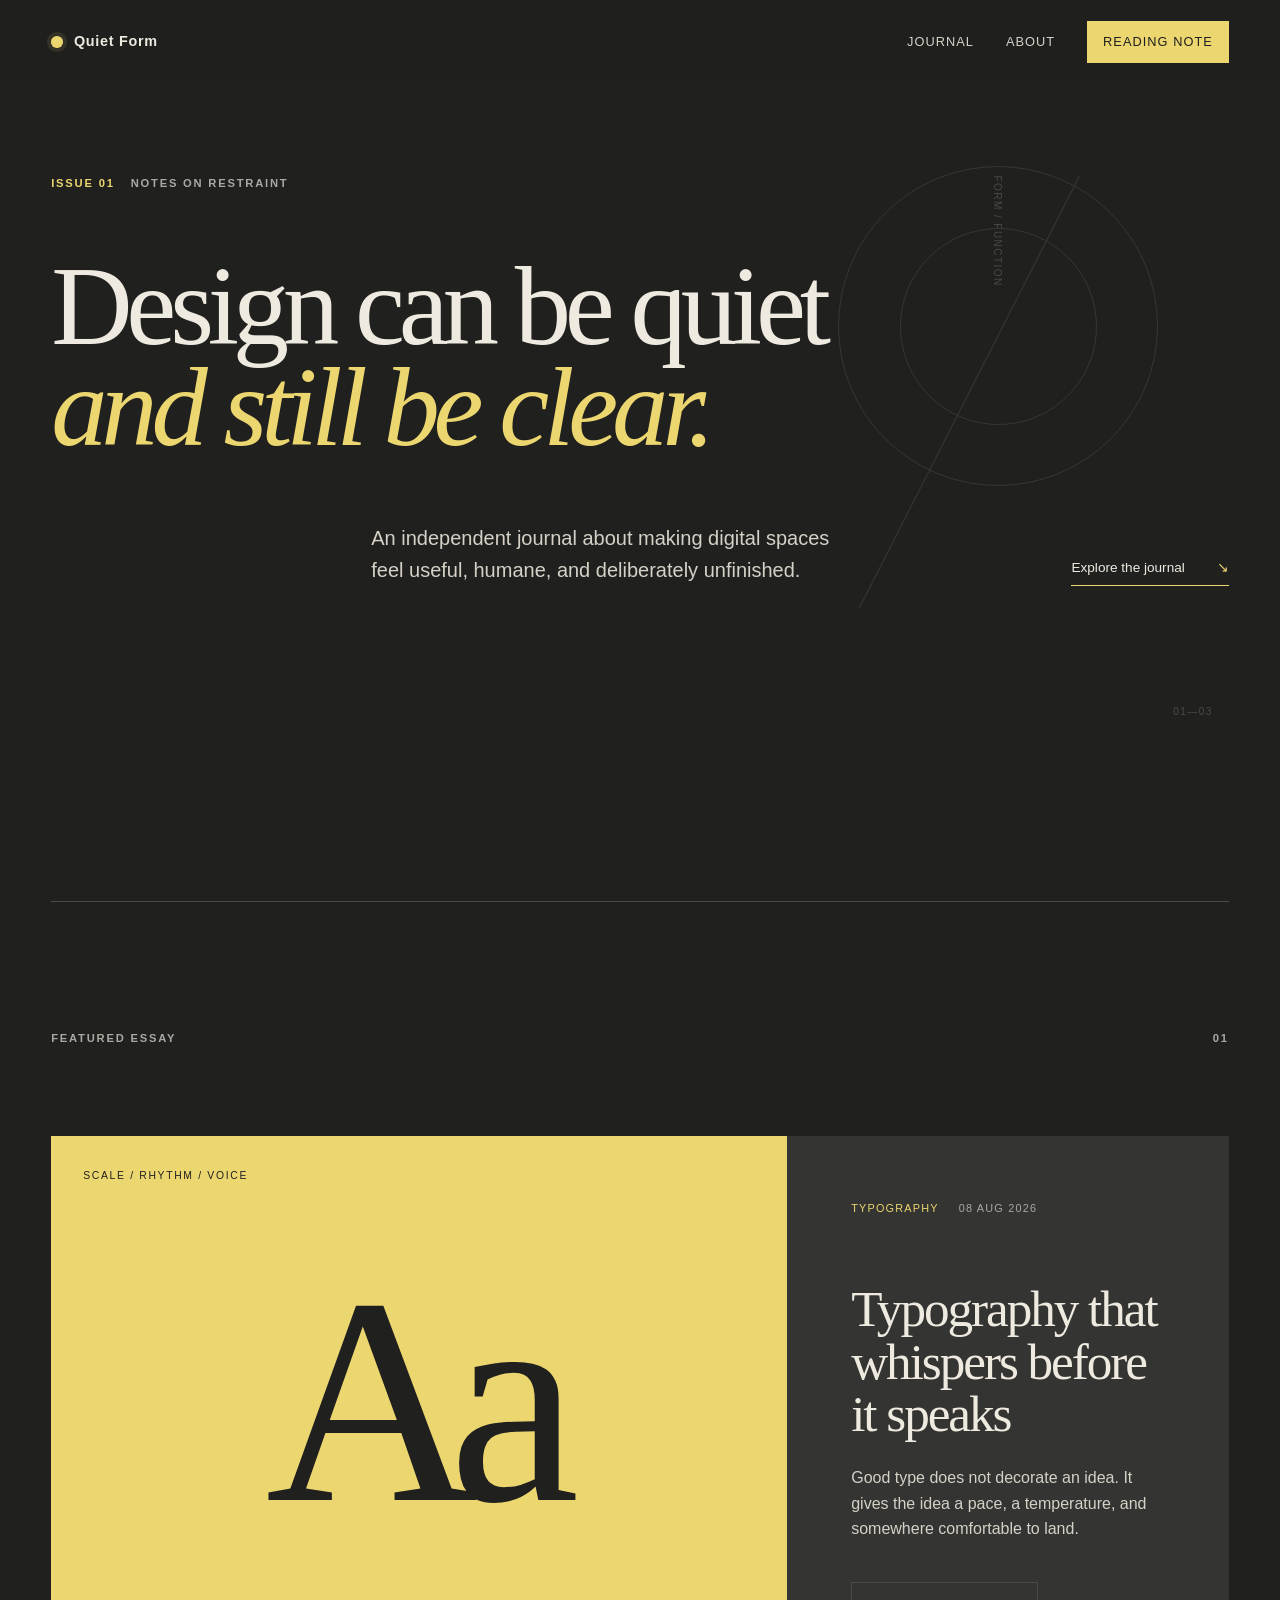
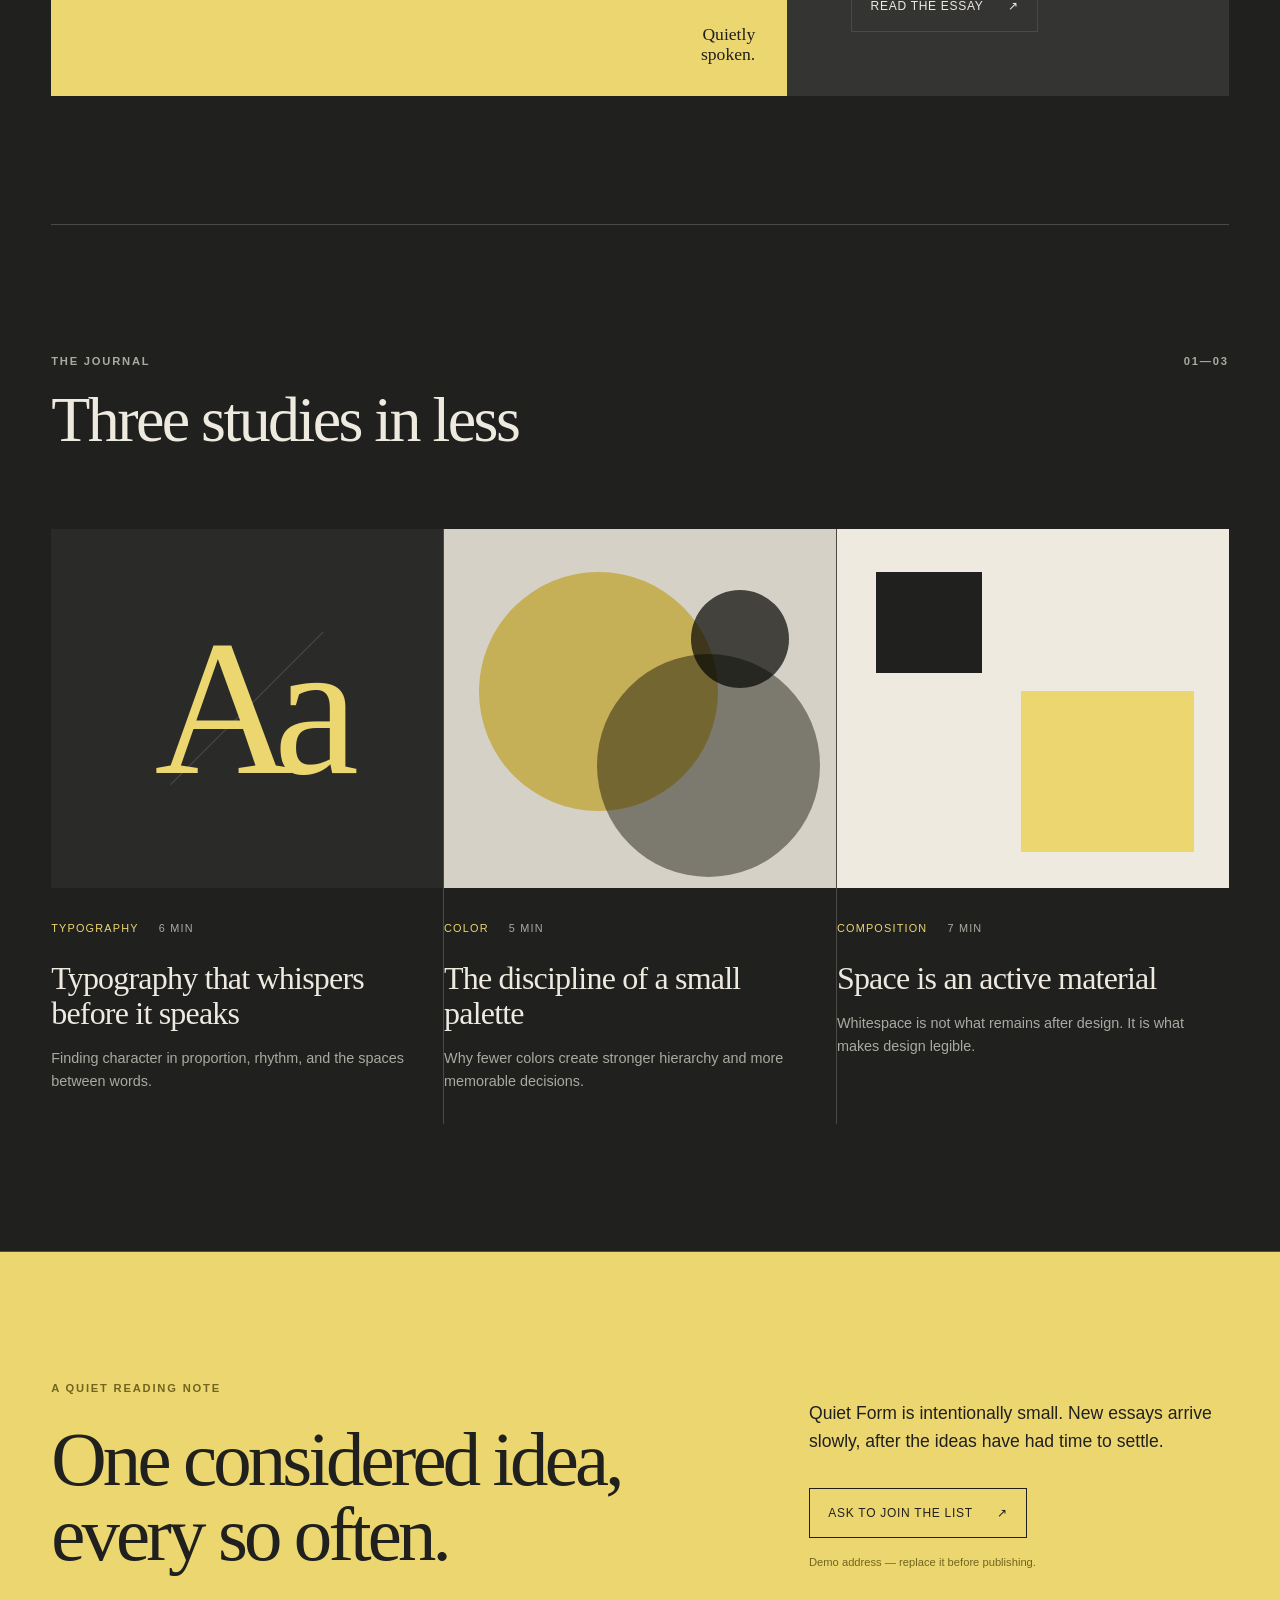
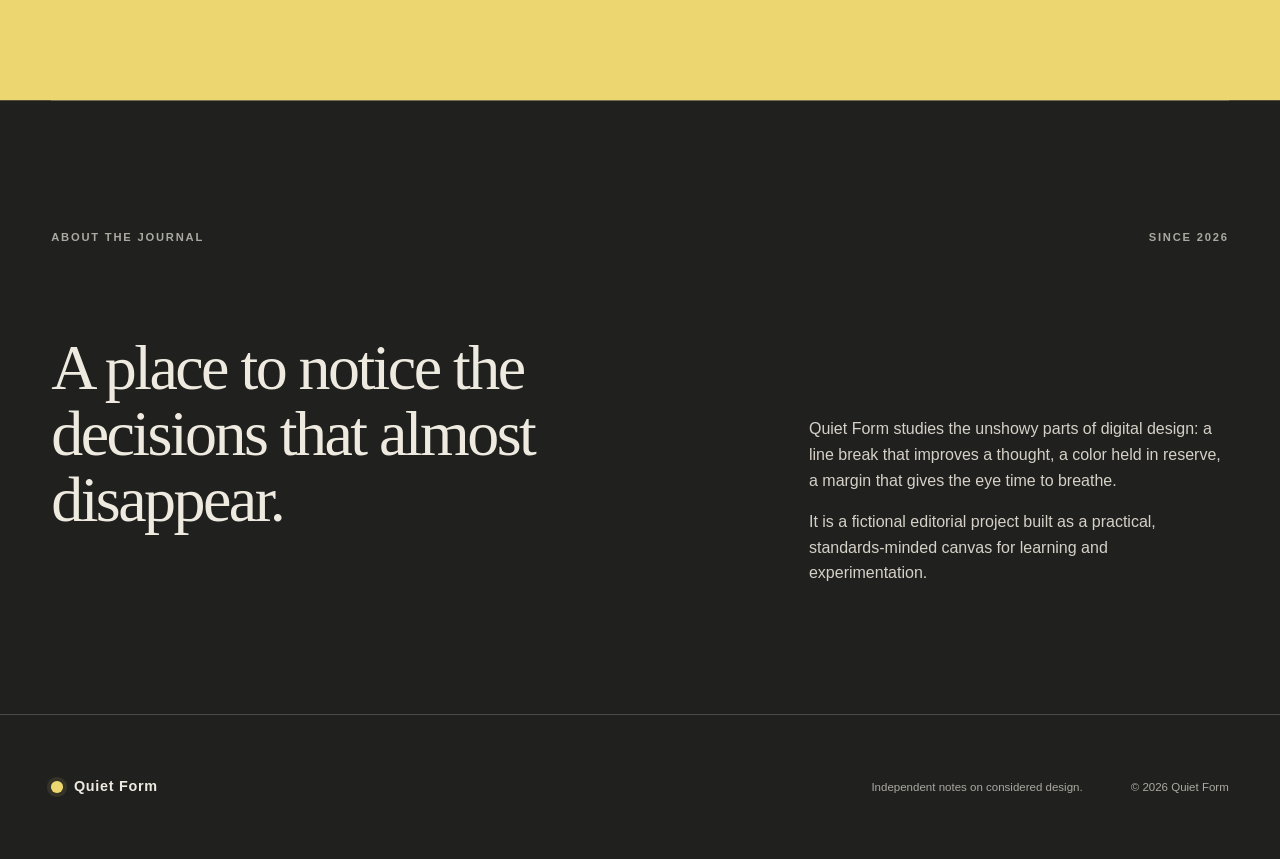
==== index.html @ 3e2abd8f "Add files via upload" ====
<!doctype html>
<html lang="en">
<head>
  <meta charset="utf-8">
  <meta name="viewport" content="width=device-width, initial-scale=1">
  <meta name="description" content="Quiet Form is an independent journal about thoughtful typography, restrained color, and designing with less.">
  <meta name="theme-color" content="#20201f">
  <title>Quiet Form — A journal of considered design</title>
  <link rel="stylesheet" href="css/styles.css">
  <script src="js/main.js" defer></script>
</head>
<body>
  <a class="skip-link" href="#main-content">Skip to content</a>
  <header class="site-header" data-site-header>
    <div class="shell header-inner">
      <a class="wordmark" href="index.html" aria-label="Quiet Form, home">
        <span class="wordmark-mark" aria-hidden="true"></span>
        Quiet Form
      </a>
      <button class="menu-toggle" type="button" aria-expanded="false" aria-controls="site-navigation" data-menu-toggle>
        <span class="menu-toggle-label">Menu</span>
        <span class="menu-toggle-icon" aria-hidden="true"><span></span><span></span></span>
      </button>
      <nav class="site-nav" id="site-navigation" aria-label="Primary navigation" data-navigation>
        <a href="#journal">Journal</a>
        <a href="#about">About</a>
        <a class="nav-accent" href="#reading-note">Reading note</a>
      </nav>
    </div>
  </header>

  <main id="main-content">
    <section class="hero shell" aria-labelledby="hero-title">
      <p class="eyebrow"><span>Issue 01</span> Notes on restraint</p>
      <h1 id="hero-title">Design can be quiet<br> <em>and still be clear.</em></h1>
      <div class="hero-footer">
        <p class="hero-intro">An independent journal about making digital spaces feel useful, humane, and deliberately unfinished.</p>
        <a class="text-link" href="#journal">Explore the journal <span aria-hidden="true">↘</span></a>
      </div>
      <div class="hero-composition" aria-hidden="true">
        <span class="composition-label">Form / Function</span>
        <span class="composition-circle"></span>
        <span class="composition-line"></span>
        <span class="composition-index">01—03</span>
      </div>
    </section>

    <section class="featured-section section shell" aria-labelledby="featured-title">
      <div class="section-heading">
        <p class="section-label">Featured essay</p>
        <p class="section-count">01</p>
      </div>
      <article class="featured-card">
        <div class="featured-visual" aria-hidden="true">
          <span class="type-sample type-sample-large">Aa</span>
          <span class="type-sample type-sample-small">Quietly<br>spoken.</span>
          <span class="visual-caption">Scale / Rhythm / Voice</span>
        </div>
        <div class="featured-copy">
          <p class="post-meta"><span>Typography</span><time datetime="2026-08-08">08 Aug 2026</time></p>
          <h2 id="featured-title"><a href="blog/typography-that-whispers.html">Typography that whispers before it speaks</a></h2>
          <p>Good type does not decorate an idea. It gives the idea a pace, a temperature, and somewhere comfortable to land.</p>
          <a class="button" href="blog/typography-that-whispers.html">Read the essay <span aria-hidden="true">↗</span></a>
        </div>
      </article>
    </section>

    <section class="journal-section section shell" id="journal" aria-labelledby="journal-title">
      <div class="section-heading">
        <div>
          <p class="section-label">The journal</p>
          <h2 id="journal-title">Three studies in less</h2>
        </div>
        <p class="section-count">01—03</p>
      </div>
      <div class="post-grid">
        <article class="post-card">
          <a class="post-card-visual visual-type" href="blog/typography-that-whispers.html" aria-label="Read Typography that whispers before it speaks">
            <span aria-hidden="true">Aa</span>
          </a>
          <div class="post-card-body">
            <p class="post-meta"><span>Typography</span><time datetime="2026-08-08">6 min</time></p>
            <h3><a href="blog/typography-that-whispers.html">Typography that whispers before it speaks</a></h3>
            <p>Finding character in proportion, rhythm, and the spaces between words.</p>
          </div>
        </article>
        <article class="post-card">
          <a class="post-card-visual visual-color" href="blog/the-discipline-of-a-small-palette.html" aria-label="Read The discipline of a small palette">
            <span class="swatch swatch-one" aria-hidden="true"></span>
            <span class="swatch swatch-two" aria-hidden="true"></span>
            <span class="swatch swatch-three" aria-hidden="true"></span>
          </a>
          <div class="post-card-body">
            <p class="post-meta"><span>Color</span><time datetime="2026-08-03">5 min</time></p>
            <h3><a href="blog/the-discipline-of-a-small-palette.html">The discipline of a small palette</a></h3>
            <p>Why fewer colors create stronger hierarchy and more memorable decisions.</p>
          </div>
        </article>
        <article class="post-card">
          <a class="post-card-visual visual-space" href="blog/space-is-an-active-material.html" aria-label="Read Space is an active material">
            <span class="space-block space-block-one" aria-hidden="true"></span>
            <span class="space-block space-block-two" aria-hidden="true"></span>
          </a>
          <div class="post-card-body">
            <p class="post-meta"><span>Composition</span><time datetime="2026-07-27">7 min</time></p>
            <h3><a href="blog/space-is-an-active-material.html">Space is an active material</a></h3>
            <p>Whitespace is not what remains after design. It is what makes design legible.</p>
          </div>
        </article>
      </div>
    </section>

    <section class="reading-note section shell" id="reading-note" aria-labelledby="note-title">
      <div>
        <p class="section-label">A quiet reading note</p>
        <h2 id="note-title">One considered idea,<br>every so often.</h2>
      </div>
      <div class="reading-note-copy">
        <p>Quiet Form is intentionally small. New essays arrive slowly, after the ideas have had time to settle.</p>
        <a class="button button-light" href="mailto:hello@example.com?subject=Quiet%20Form%20reading%20note">Ask to join the list <span aria-hidden="true">↗</span></a>
        <small>Demo address — replace it before publishing.</small>
      </div>
    </section>

    <section class="about-section section shell" id="about" aria-labelledby="about-title">
      <div class="section-heading">
        <p class="section-label">About the journal</p>
        <p class="section-count">Since 2026</p>
      </div>
      <div class="about-grid">
        <h2 id="about-title">A place to notice the decisions that almost disappear.</h2>
        <div class="about-copy">
          <p>Quiet Form studies the unshowy parts of digital design: a line break that improves a thought, a color held in reserve, a margin that gives the eye time to breathe.</p>
          <p>It is a fictional editorial project built as a practical, standards-minded canvas for learning and experimentation.</p>
        </div>
      </div>
    </section>
  </main>

  <footer class="site-footer">
    <div class="shell footer-inner">
      <a class="wordmark" href="index.html"><span class="wordmark-mark" aria-hidden="true"></span>Quiet Form</a>
      <p>Independent notes on considered design.</p>
      <p>© <span data-current-year>2026</span> Quiet Form</p>
    </div>
  </footer>
</body>
</html>
---- css/styles.css ----
:root {
  --ink: #20201f;
  --ink-soft: #2a2a28;
  --panel: #343432;
  --line: #4a4a46;
  --muted: #aaa9a1;
  --paper: #eeeae0;
  --paper-soft: #d5d1c7;
  --accent: #ecd66f;
  --accent-dark: #c7b44e;
  --max-width: 1240px;
  --gutter: clamp(1.25rem, 4vw, 4rem);
  --space-section: clamp(5rem, 10vw, 9rem);
  --font-sans: Inter, ui-sans-serif, -apple-system, BlinkMacSystemFont, "Segoe UI", sans-serif;
  --font-serif: Iowan Old Style, Baskerville, "Times New Roman", serif;
}

*, *::before, *::after { box-sizing: border-box; }

html { scroll-behavior: smooth; }

body {
  margin: 0;
  min-width: 320px;
  color: var(--paper);
  background: var(--ink);
  font-family: var(--font-sans);
  font-size: 1rem;
  line-height: 1.6;
  -webkit-font-smoothing: antialiased;
}

body.menu-open { overflow: hidden; }

a { color: inherit; }

button, a { -webkit-tap-highlight-color: transparent; }

img { max-width: 100%; }

h1, h2, h3, p { margin-top: 0; }

::selection { color: var(--ink); background: var(--accent); }

:focus-visible {
  outline: 3px solid var(--accent);
  outline-offset: 4px;
}

.skip-link {
  position: fixed;
  z-index: 1000;
  top: 0;
  left: 1rem;
  padding: .75rem 1rem;
  color: var(--ink);
  background: var(--accent);
  font-weight: 700;
  transform: translateY(-130%);
  transition: transform .2s ease;
}

.skip-link:focus { transform: translateY(0); }

.shell {
  width: min(100% - (var(--gutter) * 2), var(--max-width));
  margin-inline: auto;
}

.site-header {
  position: sticky;
  z-index: 100;
  top: 0;
  border-bottom: 1px solid transparent;
  background: rgba(32, 32, 31, .92);
  transition: border-color .25s ease, background-color .25s ease;
}

.site-header.is-scrolled {
  border-color: var(--line);
  background: rgba(32, 32, 31, .97);
}

.header-inner {
  display: flex;
  align-items: center;
  justify-content: space-between;
  min-height: 5.25rem;
}

.wordmark {
  display: inline-flex;
  gap: .7rem;
  align-items: center;
  color: var(--paper);
  font-size: .9rem;
  font-weight: 700;
  letter-spacing: .05em;
  text-decoration: none;
}

.wordmark-mark {
  width: .72rem;
  height: .72rem;
  border-radius: 50%;
  background: var(--accent);
  box-shadow: 0 0 0 4px rgba(236, 214, 111, .1);
}

.site-nav { display: flex; align-items: center; gap: 2rem; }

.site-nav a {
  color: var(--paper-soft);
  font-size: .8rem;
  letter-spacing: .08em;
  text-decoration: none;
  text-transform: uppercase;
}

.site-nav a:hover { color: var(--paper); }

.site-nav .nav-accent {
  padding: .65rem 1rem;
  color: var(--ink);
  background: var(--accent);
}

.site-nav .nav-accent:hover { color: var(--ink); background: #f2de7f; }

.menu-toggle {
  display: none;
  border: 0;
  color: var(--paper);
  background: transparent;
  font: inherit;
}

.hero {
  position: relative;
  min-height: calc(100vh - 5.25rem);
  min-height: calc(100svh - 5.25rem);
  padding-top: clamp(4rem, 10vh, 8rem);
  padding-bottom: clamp(3rem, 8vh, 6rem);
  overflow: hidden;
}

.eyebrow, .section-label, .section-count {
  color: var(--muted);
  font-size: .7rem;
  font-weight: 700;
  letter-spacing: .16em;
  text-transform: uppercase;
}

.eyebrow { display: flex; gap: 1rem; align-items: center; }

.eyebrow span { color: var(--accent); }

.hero h1 {
  position: relative;
  z-index: 2;
  max-width: 1050px;
  margin: clamp(3rem, 7vh, 6rem) 0 3rem;
  font-family: var(--font-serif);
  font-size: clamp(3.5rem, 8.8vw, 8.4rem);
  font-weight: 400;
  letter-spacing: -.055em;
  line-height: .9;
}

.hero h1 em { color: var(--accent); font-weight: 400; }

.hero-footer {
  position: relative;
  z-index: 2;
  display: flex;
  align-items: end;
  justify-content: space-between;
  gap: 3rem;
  margin-top: clamp(3rem, 7vh, 6rem);
  padding-left: min(26vw, 20rem);
}

.hero-intro { max-width: 30rem; margin-bottom: 0; color: var(--paper-soft); font-size: clamp(1.05rem, 2vw, 1.25rem); }

.text-link {
  display: inline-flex;
  flex: none;
  gap: 2rem;
  padding-bottom: .4rem;
  border-bottom: 1px solid var(--accent);
  color: var(--paper);
  font-size: .85rem;
  text-decoration: none;
}

.text-link span { color: var(--accent); }

.hero-composition { position: absolute; inset: 4rem 0 auto 0; height: 70%; pointer-events: none; opacity: .55; }
.composition-circle { position: absolute; top: 3%; right: 6%; width: clamp(12rem, 25vw, 22rem); aspect-ratio: 1; border: 1px solid var(--line); border-radius: 50%; }
.composition-circle::after { position: absolute; inset: 19%; border: 1px solid var(--line); border-radius: inherit; content: ""; }
.composition-line { position: absolute; top: 0; right: 22%; width: 1px; height: 85%; background: var(--line); transform: rotate(27deg); }
.composition-label, .composition-index { position: absolute; color: #6b6b66; font-size: .63rem; letter-spacing: .14em; text-transform: uppercase; }
.composition-label { top: 13%; right: 15%; transform: rotate(90deg); }
.composition-index { right: 1rem; bottom: 0; }

.section { padding-block: var(--space-section); border-top: 1px solid var(--line); }

.section-heading {
  display: flex;
  justify-content: space-between;
  gap: 2rem;
  align-items: start;
  margin-bottom: clamp(2.5rem, 6vw, 5rem);
}

.section-heading h2 {
  margin: 1.1rem 0 0;
  font-family: var(--font-serif);
  font-size: clamp(2.4rem, 5vw, 4.8rem);
  font-weight: 400;
  letter-spacing: -.04em;
  line-height: 1;
}

.featured-card { display: grid; grid-template-columns: minmax(0, 1.25fr) minmax(22rem, .75fr); min-height: 35rem; }

.featured-visual { position: relative; min-height: 34rem; overflow: hidden; color: var(--ink); background: var(--accent); }
.type-sample { position: absolute; font-family: var(--font-serif); }
.type-sample-large { top: 50%; left: 50%; font-size: clamp(10rem, 23vw, 20rem); letter-spacing: -.1em; line-height: 1; transform: translate(-54%, -55%); }
.type-sample-small { right: 2rem; bottom: 2rem; font-size: 1.1rem; line-height: 1.1; text-align: right; }
.visual-caption { position: absolute; top: 2rem; left: 2rem; font-size: .65rem; letter-spacing: .16em; text-transform: uppercase; }

.featured-copy {
  display: flex;
  flex-direction: column;
  align-items: start;
  padding: clamp(2rem, 5vw, 4.5rem);
  background: var(--panel);
}

.post-meta { display: flex; flex-wrap: wrap; gap: .65rem 1.25rem; color: var(--muted); font-size: .68rem; letter-spacing: .11em; text-transform: uppercase; }
.post-meta span:first-child { color: var(--accent); }
.featured-copy h2 { margin: auto 0 1.5rem; font-family: var(--font-serif); font-size: clamp(2.3rem, 4vw, 4rem); font-weight: 400; letter-spacing: -.04em; line-height: 1.03; }
.featured-copy h2 a, .post-card h3 a { text-decoration: none; }
.featured-copy h2 a:hover, .post-card h3 a:hover { color: var(--accent); }
.featured-copy > p:not(.post-meta) { max-width: 30rem; margin-bottom: 2.5rem; color: var(--paper-soft); }

.button {
  display: inline-flex;
  gap: 1.5rem;
  align-items: center;
  padding: .9rem 1.15rem;
  border: 1px solid var(--line);
  color: var(--paper);
  font-size: .75rem;
  letter-spacing: .06em;
  text-decoration: none;
  text-transform: uppercase;
  transition: color .2s ease, background .2s ease, border-color .2s ease;
}

.button:hover { border-color: var(--accent); color: var(--ink); background: var(--accent); }

.post-grid { display: grid; grid-template-columns: repeat(3, 1fr); gap: 1px; background: var(--line); }
.post-card { min-width: 0; background: var(--ink); }
.post-card-visual { position: relative; display: block; height: clamp(17rem, 28vw, 24rem); overflow: hidden; background: var(--ink-soft); }
.post-card-visual::after { position: absolute; inset: 0; border: 1px solid transparent; content: ""; transition: border-color .2s ease; }
.post-card-visual:hover::after { border-color: var(--accent); }
.visual-type { display: grid; place-items: center; color: var(--accent); font-family: var(--font-serif); font-size: clamp(7rem, 15vw, 13rem); letter-spacing: -.1em; text-decoration: none; }
.visual-type::before { position: absolute; width: 55%; height: 1px; background: var(--line); content: ""; transform: rotate(-45deg); }
.visual-type span { z-index: 1; }
.visual-color { background: var(--paper-soft); }
.swatch { position: absolute; display: block; aspect-ratio: 1; border-radius: 50%; mix-blend-mode: multiply; }
.swatch-one { top: 12%; left: 9%; width: 61%; background: var(--accent); }
.swatch-two { right: 4%; bottom: 3%; width: 57%; background: #95958e; }
.swatch-three { top: 17%; right: 12%; width: 25%; background: #50504d; }
.visual-space { background: var(--paper); }
.space-block { position: absolute; display: block; background: var(--ink); }
.space-block-one { top: 12%; left: 10%; width: 27%; height: 28%; }
.space-block-two { right: 9%; bottom: 10%; width: 44%; height: 45%; background: var(--accent); }
.post-card-body { padding: 2rem 1.5rem 1rem 0; }
.post-card h3 { max-width: 20rem; margin: 1.5rem 0 1rem; font-family: var(--font-serif); font-size: clamp(1.65rem, 2.5vw, 2.25rem); font-weight: 400; letter-spacing: -.025em; line-height: 1.1; }
.post-card-body > p:last-child { max-width: 24rem; color: var(--muted); font-size: .9rem; }

.reading-note {
  display: grid;
  grid-template-columns: 1.2fr .8fr;
  gap: clamp(3rem, 10vw, 9rem);
  color: var(--ink);
  background: var(--accent);
  border-top: 0;
  box-shadow: 0 0 0 100vmax var(--accent);
  clip-path: inset(0 -100vmax);
}

.reading-note .section-label { color: #71651f; }
.reading-note h2 { margin: 1.5rem 0 0; font-family: var(--font-serif); font-size: clamp(2.7rem, 6vw, 5.5rem); font-weight: 400; letter-spacing: -.05em; line-height: .98; }
.reading-note-copy { align-self: end; }
.reading-note-copy > p { max-width: 28rem; font-size: 1.1rem; }
.button-light { margin-top: 1rem; border-color: var(--ink); color: var(--ink); }
.button-light:hover { color: var(--accent); background: var(--ink); }
.reading-note small { display: block; margin-top: 1rem; color: #71651f; font-size: .7rem; }

.about-grid { display: grid; grid-template-columns: 1.2fr .8fr; gap: clamp(3rem, 10vw, 9rem); }
.about-grid h2 { max-width: 47rem; font-family: var(--font-serif); font-size: clamp(2.6rem, 5vw, 4.7rem); font-weight: 400; letter-spacing: -.04em; line-height: 1.03; }
.about-copy { align-self: end; color: var(--paper-soft); }
.about-copy p:last-child { margin-bottom: 0; }

.site-footer { border-top: 1px solid var(--line); }
.footer-inner { display: grid; grid-template-columns: 1fr auto auto; gap: 3rem; align-items: center; min-height: 9rem; color: var(--muted); font-size: .72rem; }
.footer-inner p { margin: 0; }

/* Article pages */
.article-hero { padding-top: clamp(3rem, 8vw, 7rem); }
.back-link { display: inline-flex; gap: .75rem; margin-bottom: clamp(4rem, 8vw, 7rem); color: var(--muted); font-size: .75rem; letter-spacing: .07em; text-decoration: none; text-transform: uppercase; }
.back-link:hover { color: var(--accent); }
.article-hero h1 { max-width: 970px; margin: 2rem 0; font-family: var(--font-serif); font-size: clamp(3.5rem, 8vw, 7.5rem); font-weight: 400; letter-spacing: -.055em; line-height: .92; }
.article-deck { max-width: 44rem; margin: 0 0 clamp(4rem, 8vw, 7rem); color: var(--paper-soft); font-size: clamp(1.25rem, 2.5vw, 1.7rem); line-height: 1.4; }
.article-visual { position: relative; width: 100%; height: clamp(24rem, 60vw, 43rem); overflow: hidden; }
.article-visual small { position: absolute; right: 2rem; bottom: 2rem; font-size: .65rem; letter-spacing: .14em; text-transform: uppercase; }
.visual-typography { display: grid; place-items: center; color: var(--ink); background: var(--accent); }
.visual-typography > span { font-family: var(--font-serif); font-size: clamp(13rem, 39vw, 32rem); letter-spacing: -.12em; line-height: .8; transform: translateX(-3%); }
.visual-palette { background: var(--paper-soft); }
.visual-palette > span { position: absolute; aspect-ratio: 1; border-radius: 50%; mix-blend-mode: multiply; }
.visual-palette > span:nth-child(1) { top: 8%; left: 9%; width: 46%; background: var(--accent); }
.visual-palette > span:nth-child(2) { right: 7%; bottom: 5%; width: 48%; background: #92928b; }
.visual-palette > span:nth-child(3) { top: 13%; right: 14%; width: 25%; background: #494946; }
.visual-palette small { color: var(--ink); }
.visual-whitespace { background: var(--paper); }
.visual-whitespace span { position: absolute; display: block; }
.visual-whitespace span:first-child { top: 9%; left: 8%; width: 22%; height: 28%; background: var(--ink); }
.visual-whitespace span:nth-child(2) { right: 8%; bottom: 9%; width: 43%; height: 47%; background: var(--accent); }
.visual-whitespace small { color: var(--ink); }

.article-layout { display: grid; grid-template-columns: 1fr minmax(0, 2fr) 1fr; gap: clamp(2rem, 7vw, 7rem); padding-block: clamp(5rem, 10vw, 9rem); }
.article-aside { grid-column: 1; color: var(--muted); font-size: .72rem; letter-spacing: .05em; }
.article-aside p:first-child { padding-bottom: 1rem; border-bottom: 1px solid var(--line); color: var(--accent); text-transform: uppercase; }
.article-body { grid-column: 2; max-width: 44rem; }
.article-body p { margin-bottom: 1.6rem; color: var(--paper-soft); font-family: var(--font-serif); font-size: clamp(1.15rem, 1.8vw, 1.32rem); line-height: 1.75; }
.article-body .lead { color: var(--paper); font-size: clamp(1.55rem, 3vw, 2.15rem); line-height: 1.45; }
.article-body h2 { margin: 4rem 0 1.5rem; font-family: var(--font-serif); font-size: clamp(2rem, 4vw, 3.25rem); font-weight: 400; letter-spacing: -.035em; line-height: 1.05; }
.article-body blockquote { margin: 4rem 0; padding: 1.8rem 0 1.8rem 2rem; border-left: 2px solid var(--accent); }
.article-body blockquote p { margin: 0; color: var(--paper); font-size: clamp(1.8rem, 3.5vw, 2.7rem); font-style: italic; line-height: 1.2; }
.next-article { padding-block: clamp(4rem, 8vw, 7rem); border-top: 1px solid var(--line); }
.next-article > p { color: var(--muted); font-size: .7rem; letter-spacing: .14em; text-transform: uppercase; }
.next-article a { display: flex; justify-content: space-between; gap: 2rem; align-items: end; font-family: var(--font-serif); font-size: clamp(2.2rem, 5vw, 4.8rem); letter-spacing: -.04em; line-height: 1; text-decoration: none; }
.next-article a:hover { color: var(--accent); }

@media (max-width: 850px) {
  .menu-toggle { display: flex; gap: .75rem; align-items: center; padding: .5rem 0; color: var(--paper-soft); font-size: .7rem; letter-spacing: .1em; text-transform: uppercase; }
  .menu-toggle-icon { position: relative; display: block; width: 1.25rem; height: .75rem; }
  .menu-toggle-icon span { position: absolute; left: 0; width: 100%; height: 1px; background: currentColor; transition: transform .2s ease, top .2s ease; }
  .menu-toggle-icon span:first-child { top: .15rem; }
  .menu-toggle-icon span:last-child { top: .6rem; }
  .menu-toggle[aria-expanded="true"] .menu-toggle-icon span:first-child { top: .38rem; transform: rotate(45deg); }
  .menu-toggle[aria-expanded="true"] .menu-toggle-icon span:last-child { top: .38rem; transform: rotate(-45deg); }
  .site-nav { position: fixed; inset: 5.25rem 0 0; display: none; flex-direction: column; align-items: start; gap: 0; padding: 2rem var(--gutter); background: var(--ink); }
  .site-nav.is-open { display: flex; }
  .site-nav a { width: 100%; padding: 1.5rem 0; border-bottom: 1px solid var(--line); font-family: var(--font-serif); font-size: 2.2rem; letter-spacing: -.02em; text-transform: none; }
  .site-nav .nav-accent { margin-top: 1.5rem; padding: 1rem; border: 0; font-family: var(--font-sans); font-size: .75rem; letter-spacing: .08em; text-align: center; text-transform: uppercase; }
  .hero-footer { padding-left: 0; }
  .featured-card { grid-template-columns: 1fr; }
  .featured-copy { min-height: 30rem; }
  .post-grid { grid-template-columns: 1fr; background: transparent; }
  .post-card { padding-bottom: 3rem; border-bottom: 1px solid var(--line); }
  .post-card + .post-card { padding-top: 3rem; }
  .post-card-visual { height: min(80vw, 32rem); }
  .post-card-body { padding-right: 0; }
  .reading-note, .about-grid { grid-template-columns: 1fr; }
  .footer-inner { grid-template-columns: 1fr 1fr; padding-block: 2.5rem; }
  .footer-inner > p:first-of-type { display: none; }
  .footer-inner > p:last-child { text-align: right; }
  .article-layout { grid-template-columns: 1fr; }
  .article-aside, .article-body { grid-column: 1; }
  .article-aside { display: grid; grid-template-columns: 1fr 1fr; gap: 2rem; padding-bottom: 2rem; border-bottom: 1px solid var(--line); }
  .article-aside p:first-child { border: 0; }
}

@media (max-width: 560px) {
  .hero h1 br { display: none; }
  .hero-footer { flex-direction: column; align-items: start; }
  .composition-circle { top: 18%; right: -25%; }
  .section-heading { align-items: end; }
  .featured-visual { min-height: 25rem; }
  .featured-copy { min-height: 26rem; }
  .article-visual { height: 23rem; }
  .article-visual small { right: 1rem; bottom: 1rem; }
  .article-body blockquote { padding-left: 1.25rem; }
  .next-article a { align-items: start; }
}

@media (prefers-reduced-motion: reduce) {
  html { scroll-behavior: auto; }
  *, *::before, *::after { scroll-behavior: auto !important; transition-duration: .01ms !important; animation-duration: .01ms !important; animation-iteration-count: 1 !important; }
}

@media print {
  body { color: #111; background: #fff; }
  .site-header, .site-footer, .next-article, .article-visual { display: none; }
  .article-body p, .article-body .lead { color: #111; }
  .article-layout { display: block; padding-top: 2rem; }
}
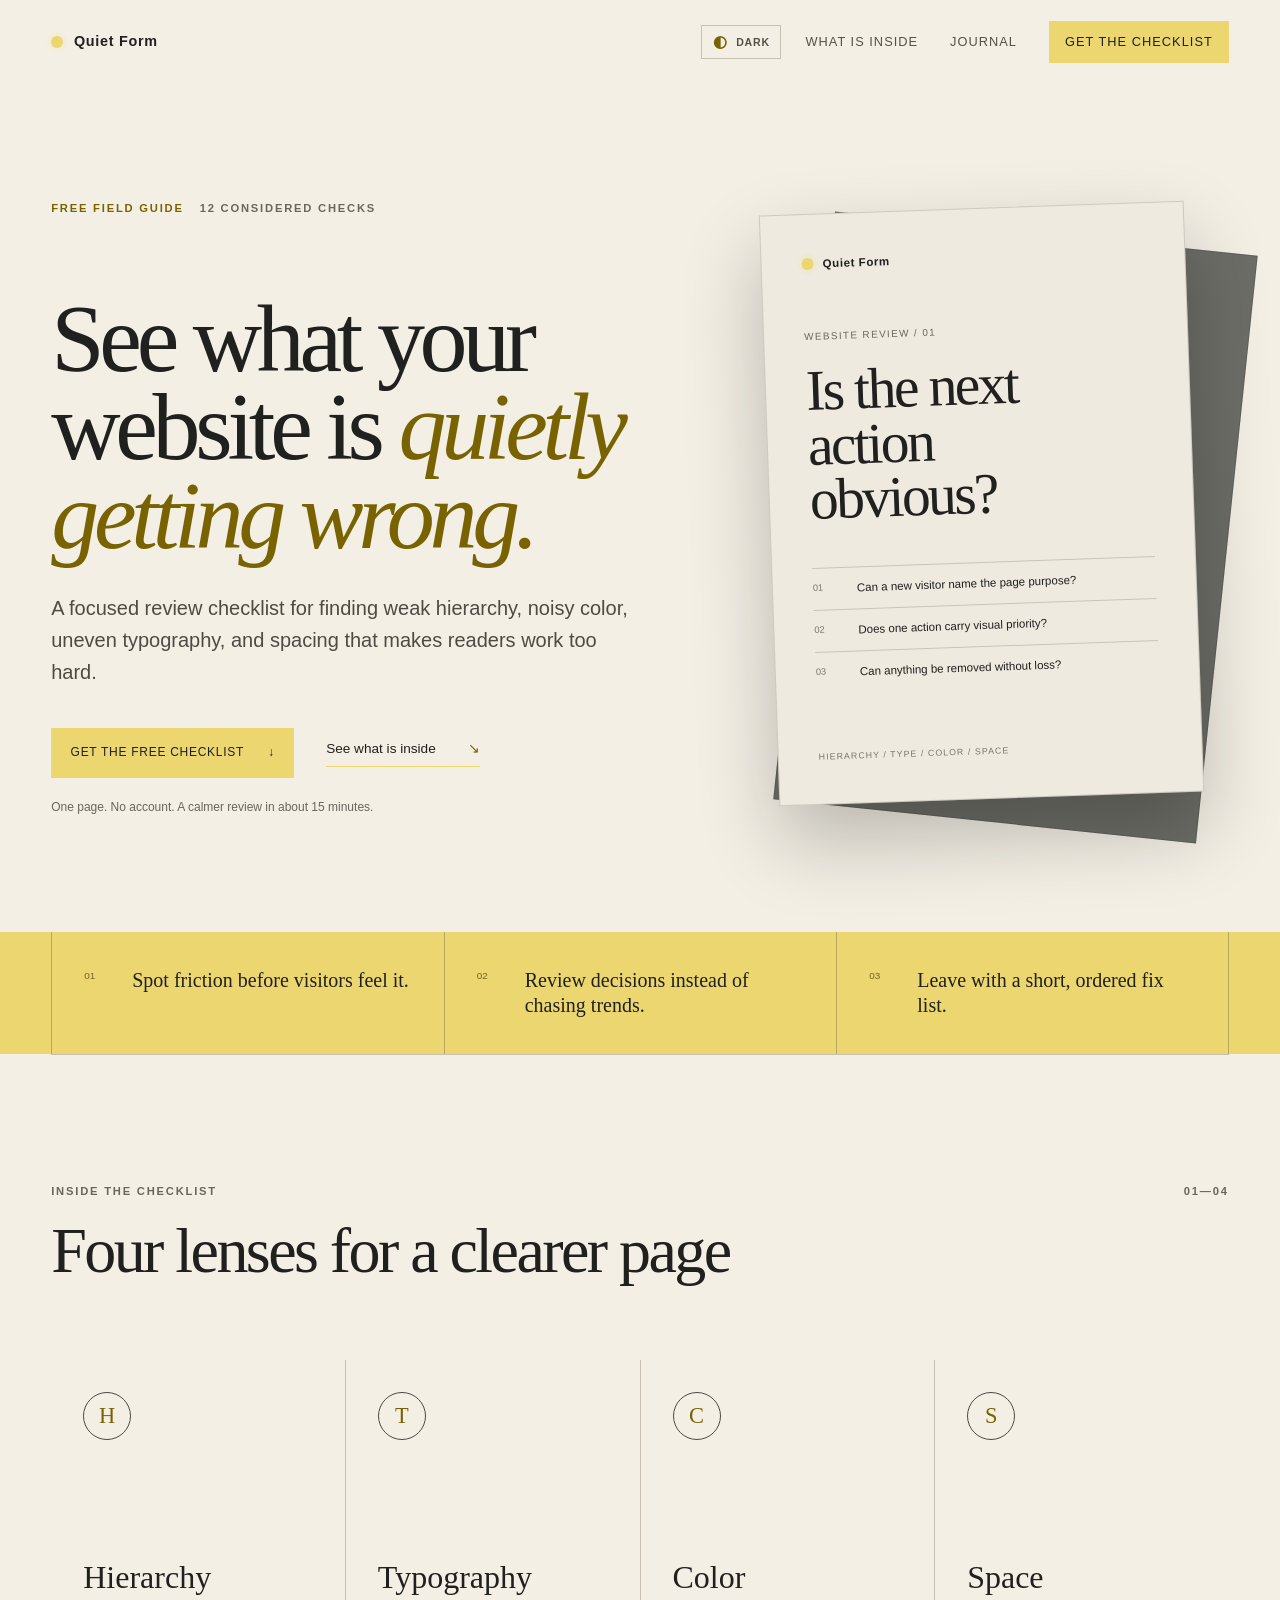
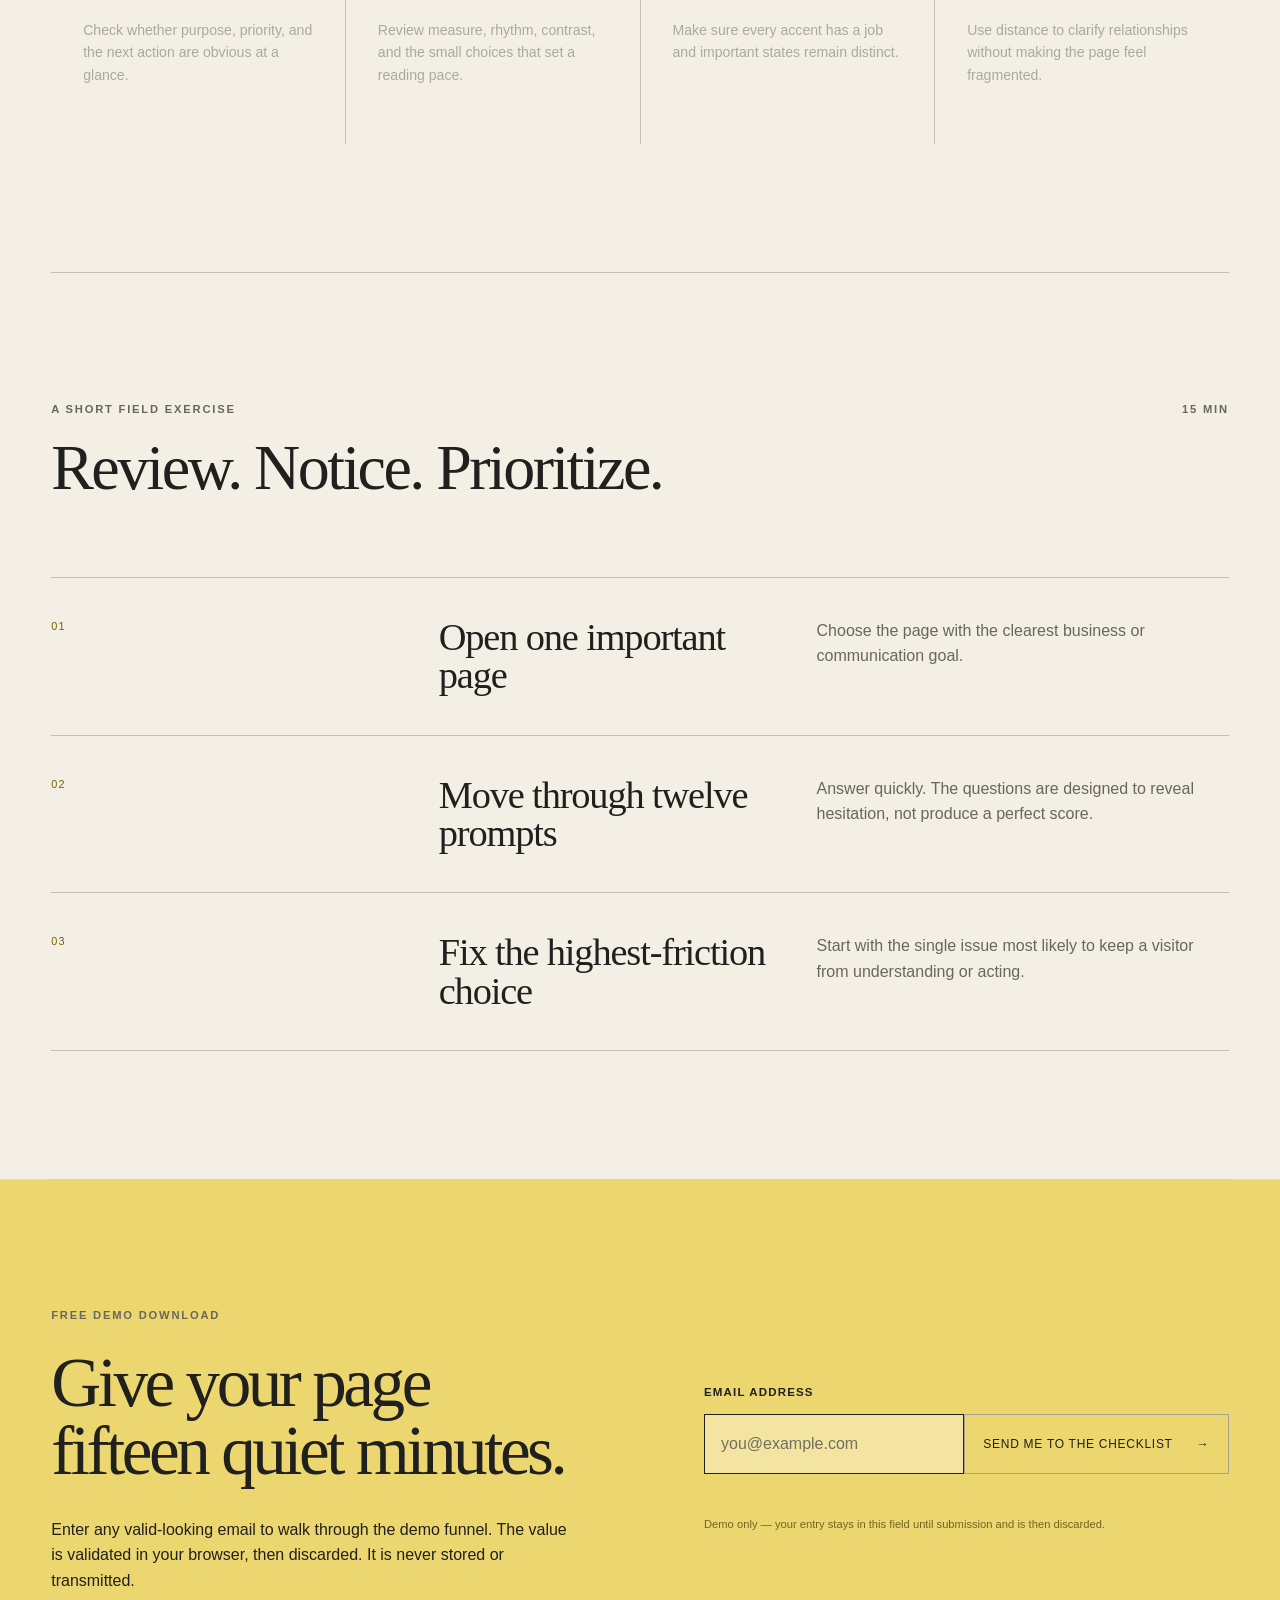
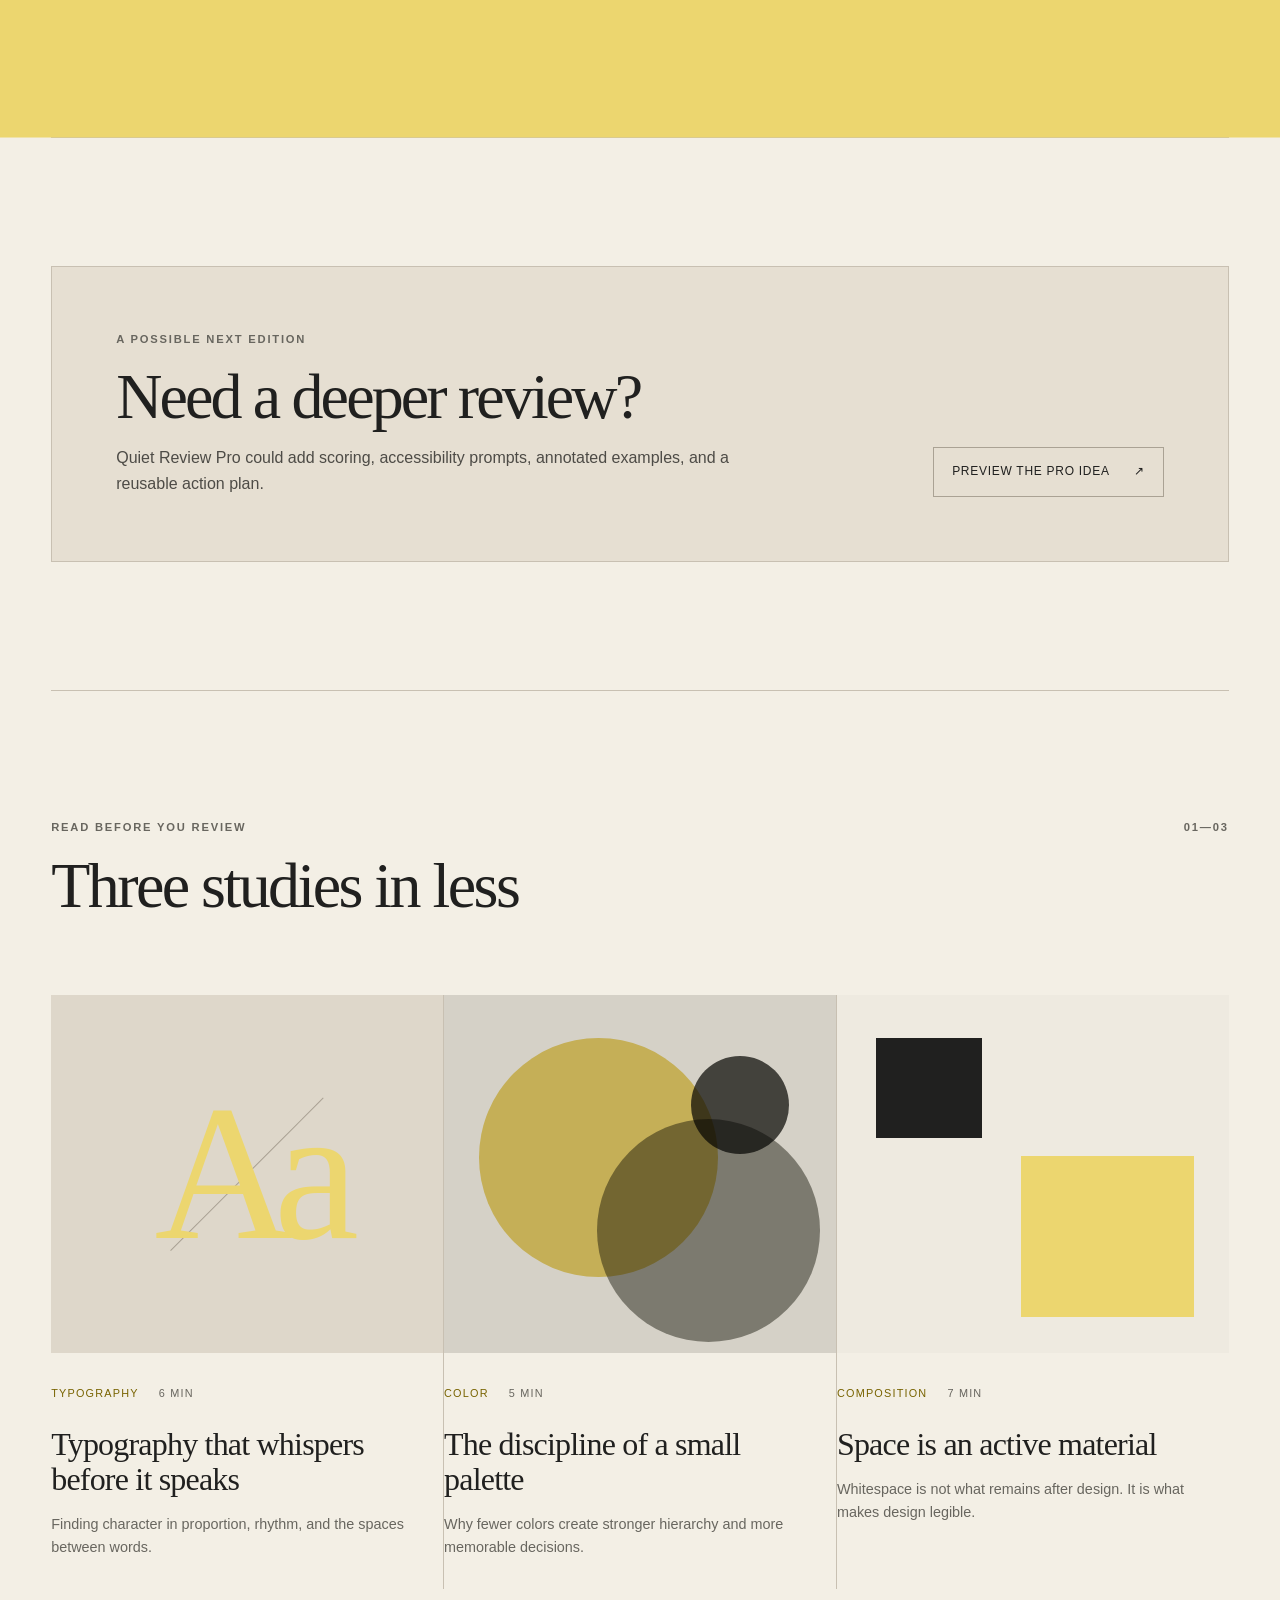
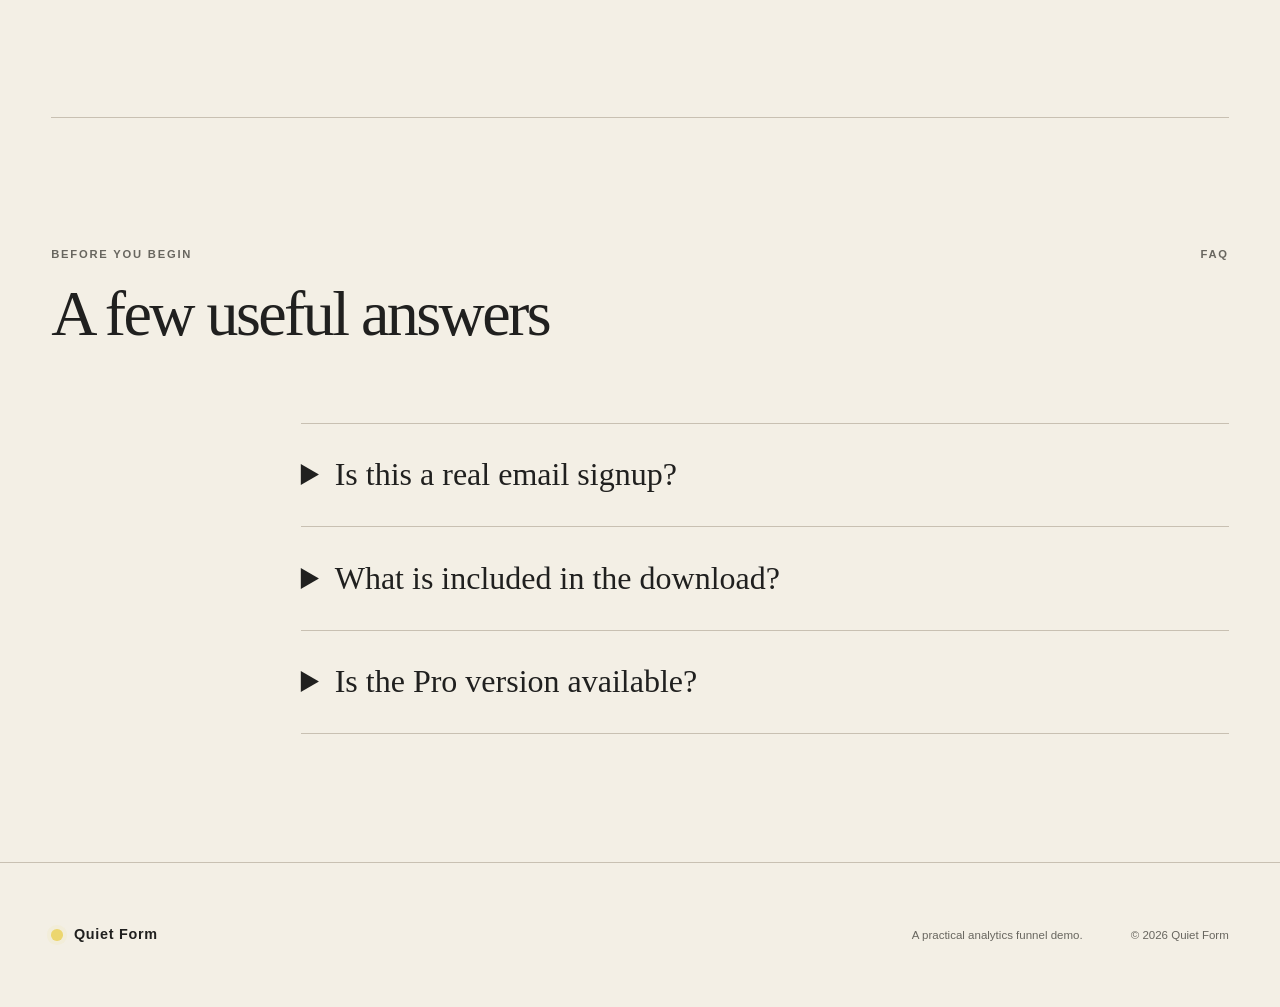
==== commit 9c7f36b4: "Update index.html Marketing Funnel" ====
--- a/index.html
+++ b/index.html
@@ -1,148 +1,167 @@
 <!doctype html>
 <html lang="en">
 <head>
+  <script>window.dataLayer = window.dataLayer || [];</script>
+  <!-- Google Tag Manager -->
+  <script>(function(w,d,s,l,i){w[l]=w[l]||[];w[l].push({'gtm.start':
+  new Date().getTime(),event:'gtm.js'});var f=d.getElementsByTagName(s)[0],
+  j=d.createElement(s),dl=l!='dataLayer'?'&l='+l:'';j.async=true;j.src=
+  'https://www.googletagmanager.com/gtm.js?id='+i+dl;f.parentNode.insertBefore(j,f);
+  })(window,document,'script','dataLayer','GTM-WV43J8H9');</script>
+  <!-- End Google Tag Manager -->
   <meta charset="utf-8">
   <meta name="viewport" content="width=device-width, initial-scale=1">
-  <meta name="description" content="Quiet Form is an independent journal about thoughtful typography, restrained color, and designing with less.">
+  <meta name="description" content="Download the free Quiet Website Review Checklist and learn how to evaluate hierarchy, typography, color, and whitespace.">
+  <meta name="google-site-verification" content="L_esKChG2Yn7kfnhRyXH-_gfh5SkmyBFkcB3Ho6Qtmk">
   <meta name="theme-color" content="#20201f">
-  <title>Quiet Form — A journal of considered design</title>
+  <title>Quiet Website Review Checklist — Quiet Form</title>
+  <link rel="icon" href="assets/favicon.svg" type="image/svg+xml">
+  <script src="js/theme.js"></script>
   <link rel="stylesheet" href="css/styles.css">
   <script src="js/main.js" defer></script>
 </head>
-<body>
+<body data-page-type="landing">
   <a class="skip-link" href="#main-content">Skip to content</a>
   <header class="site-header" data-site-header>
     <div class="shell header-inner">
-      <a class="wordmark" href="index.html" aria-label="Quiet Form, home">
-        <span class="wordmark-mark" aria-hidden="true"></span>
-        Quiet Form
-      </a>
-      <button class="menu-toggle" type="button" aria-expanded="false" aria-controls="site-navigation" data-menu-toggle>
-        <span class="menu-toggle-label">Menu</span>
-        <span class="menu-toggle-icon" aria-hidden="true"><span></span><span></span></span>
-      </button>
-      <nav class="site-nav" id="site-navigation" aria-label="Primary navigation" data-navigation>
-        <a href="#journal">Journal</a>
-        <a href="#about">About</a>
-        <a class="nav-accent" href="#reading-note">Reading note</a>
-      </nav>
+      <a class="wordmark" href="index.html" aria-label="Quiet Form, home"><span class="wordmark-mark" aria-hidden="true"></span>Quiet Form</a>
+      <div class="header-actions">
+        <button class="theme-toggle" type="button" data-theme-toggle aria-label="Switch color theme"><span class="theme-toggle-icon" data-theme-icon aria-hidden="true">☼</span><span class="theme-toggle-label" data-theme-label>Light</span></button>
+        <button class="menu-toggle" type="button" aria-expanded="false" aria-controls="site-navigation" data-menu-toggle>
+          <span class="menu-toggle-label">Menu</span><span class="menu-toggle-icon" aria-hidden="true"><span></span><span></span></span>
+        </button>
+        <nav class="site-nav" id="site-navigation" aria-label="Primary navigation" data-navigation>
+          <a href="#features">What is inside</a>
+          <a href="#journal">Journal</a>
+          <a class="nav-accent" href="#download" data-track="cta_click" data-cta-location="navigation" data-cta-label="get_free_checklist">Get the checklist</a>
+        </nav>
+      </div>
     </div>
   </header>
 
   <main id="main-content">
-    <section class="hero shell" aria-labelledby="hero-title">
-      <p class="eyebrow"><span>Issue 01</span> Notes on restraint</p>
-      <h1 id="hero-title">Design can be quiet<br> <em>and still be clear.</em></h1>
-      <div class="hero-footer">
-        <p class="hero-intro">An independent journal about making digital spaces feel useful, humane, and deliberately unfinished.</p>
-        <a class="text-link" href="#journal">Explore the journal <span aria-hidden="true">↘</span></a>
+    <section class="funnel-hero shell" aria-labelledby="hero-title">
+      <div class="funnel-hero-copy">
+        <p class="eyebrow"><span>Free field guide</span> 12 considered checks</p>
+        <h1 id="hero-title">See what your website is <em>quietly getting wrong.</em></h1>
+        <p class="hero-intro">A focused review checklist for finding weak hierarchy, noisy color, uneven typography, and spacing that makes readers work too hard.</p>
+        <div class="hero-actions">
+          <a class="button button-primary" href="#download" data-track="cta_click" data-cta-location="hero" data-cta-label="get_free_checklist">Get the free checklist <span aria-hidden="true">↓</span></a>
+          <a class="text-link" href="#features">See what is inside <span aria-hidden="true">↘</span></a>
+        </div>
+        <p class="hero-proof">One page. No account. A calmer review in about 15 minutes.</p>
       </div>
-      <div class="hero-composition" aria-hidden="true">
-        <span class="composition-label">Form / Function</span>
-        <span class="composition-circle"></span>
-        <span class="composition-line"></span>
-        <span class="composition-index">01—03</span>
+      <div class="checklist-preview" aria-label="Preview of the Quiet Website Review Checklist">
+        <div class="preview-sheet preview-sheet-back" aria-hidden="true"></div>
+        <div class="preview-sheet preview-sheet-front">
+          <div class="preview-brand"><span class="wordmark-mark" aria-hidden="true"></span> Quiet Form</div>
+          <p>Website review / 01</p>
+          <h2>Is the next action obvious?</h2>
+          <ul aria-label="Sample checklist questions">
+            <li><span>01</span> Can a new visitor name the page purpose?</li>
+            <li><span>02</span> Does one action carry visual priority?</li>
+            <li><span>03</span> Can anything be removed without loss?</li>
+          </ul>
+          <small>Hierarchy / Type / Color / Space</small>
+        </div>
       </div>
     </section>
 
-    <section class="featured-section section shell" aria-labelledby="featured-title">
+    <section class="benefits-strip" aria-label="Checklist benefits">
+      <div class="shell benefit-grid">
+        <div><span>01</span><p>Spot friction before visitors feel it.</p></div>
+        <div><span>02</span><p>Review decisions instead of chasing trends.</p></div>
+        <div><span>03</span><p>Leave with a short, ordered fix list.</p></div>
+      </div>
+    </section>
+
+    <section class="feature-section section shell" id="features" aria-labelledby="features-title">
       <div class="section-heading">
-        <p class="section-label">Featured essay</p>
-        <p class="section-count">01</p>
+        <div><p class="section-label">Inside the checklist</p><h2 id="features-title">Four lenses for a clearer page</h2></div>
+        <p class="section-count">01—04</p>
       </div>
-      <article class="featured-card">
-        <div class="featured-visual" aria-hidden="true">
-          <span class="type-sample type-sample-large">Aa</span>
-          <span class="type-sample type-sample-small">Quietly<br>spoken.</span>
-          <span class="visual-caption">Scale / Rhythm / Voice</span>
+      <div class="feature-grid">
+        <article><span>H</span><h3>Hierarchy</h3><p>Check whether purpose, priority, and the next action are obvious at a glance.</p></article>
+        <article><span>T</span><h3>Typography</h3><p>Review measure, rhythm, contrast, and the small choices that set a reading pace.</p></article>
+        <article><span>C</span><h3>Color</h3><p>Make sure every accent has a job and important states remain distinct.</p></article>
+        <article><span>S</span><h3>Space</h3><p>Use distance to clarify relationships without making the page feel fragmented.</p></article>
+      </div>
+    </section>
+
+    <section class="process-section section shell" aria-labelledby="process-title">
+      <div class="section-heading">
+        <div><p class="section-label">A short field exercise</p><h2 id="process-title">Review. Notice. Prioritize.</h2></div>
+        <p class="section-count">15 min</p>
+      </div>
+      <ol class="process-list">
+        <li><span>01</span><div><h3>Open one important page</h3><p>Choose the page with the clearest business or communication goal.</p></div></li>
+        <li><span>02</span><div><h3>Move through twelve prompts</h3><p>Answer quickly. The questions are designed to reveal hesitation, not produce a perfect score.</p></div></li>
+        <li><span>03</span><div><h3>Fix the highest-friction choice</h3><p>Start with the single issue most likely to keep a visitor from understanding or acting.</p></div></li>
+      </ol>
+    </section>
+
+    <section class="download-section section shell" id="download" aria-labelledby="download-title">
+      <div class="download-copy">
+        <p class="section-label">Free demo download</p>
+        <h2 id="download-title">Give your page fifteen quiet minutes.</h2>
+        <p>Enter any valid-looking email to walk through the demo funnel. The value is validated in your browser, then discarded. It is never stored or transmitted.</p>
+      </div>
+      <form class="download-form" action="thank-you.html" method="post" data-demo-form novalidate>
+        <label for="demo-email">Email address</label>
+        <div class="form-row">
+          <input id="demo-email" type="email" autocomplete="email" inputmode="email" placeholder="you@example.com" required aria-describedby="form-privacy form-status">
+          <button class="button button-dark" type="submit" data-submit-button>Send me to the checklist <span aria-hidden="true">→</span></button>
         </div>
-        <div class="featured-copy">
-          <p class="post-meta"><span>Typography</span><time datetime="2026-08-08">08 Aug 2026</time></p>
-          <h2 id="featured-title"><a href="blog/typography-that-whispers.html">Typography that whispers before it speaks</a></h2>
-          <p>Good type does not decorate an idea. It gives the idea a pace, a temperature, and somewhere comfortable to land.</p>
-          <a class="button" href="blog/typography-that-whispers.html">Read the essay <span aria-hidden="true">↗</span></a>
-        </div>
-      </article>
+        <p class="form-status" id="form-status" role="status" aria-live="polite" data-form-status></p>
+        <p class="form-privacy" id="form-privacy">Demo only — your entry stays in this field until submission and is then discarded.</p>
+      </form>
+    </section>
+
+    <section class="pro-section section shell" aria-labelledby="pro-title">
+      <div class="pro-card">
+        <div><p class="section-label">A possible next edition</p><h2 id="pro-title">Need a deeper review?</h2><p>Quiet Review Pro could add scoring, accessibility prompts, annotated examples, and a reusable action plan.</p></div>
+        <button class="button" type="button" data-pro-trigger data-cta-location="landing_pro_section">Preview the Pro idea <span aria-hidden="true">↗</span></button>
+      </div>
     </section>
 
     <section class="journal-section section shell" id="journal" aria-labelledby="journal-title">
       <div class="section-heading">
-        <div>
-          <p class="section-label">The journal</p>
-          <h2 id="journal-title">Three studies in less</h2>
-        </div>
-        <p class="section-count">01—03</p>
+        <div><p class="section-label">Read before you review</p><h2 id="journal-title">Three studies in less</h2></div><p class="section-count">01—03</p>
       </div>
       <div class="post-grid">
         <article class="post-card">
-          <a class="post-card-visual visual-type" href="blog/typography-that-whispers.html" aria-label="Read Typography that whispers before it speaks">
-            <span aria-hidden="true">Aa</span>
-          </a>
-          <div class="post-card-body">
-            <p class="post-meta"><span>Typography</span><time datetime="2026-08-08">6 min</time></p>
-            <h3><a href="blog/typography-that-whispers.html">Typography that whispers before it speaks</a></h3>
-            <p>Finding character in proportion, rhythm, and the spaces between words.</p>
-          </div>
+          <a class="post-card-visual visual-type" href="blog/typography-that-whispers.html" aria-label="Read Typography that whispers before it speaks"><span aria-hidden="true">Aa</span></a>
+          <div class="post-card-body"><p class="post-meta"><span>Typography</span><time datetime="2026-08-08">6 min</time></p><h3><a href="blog/typography-that-whispers.html">Typography that whispers before it speaks</a></h3><p>Finding character in proportion, rhythm, and the spaces between words.</p></div>
         </article>
         <article class="post-card">
-          <a class="post-card-visual visual-color" href="blog/the-discipline-of-a-small-palette.html" aria-label="Read The discipline of a small palette">
-            <span class="swatch swatch-one" aria-hidden="true"></span>
-            <span class="swatch swatch-two" aria-hidden="true"></span>
-            <span class="swatch swatch-three" aria-hidden="true"></span>
-          </a>
-          <div class="post-card-body">
-            <p class="post-meta"><span>Color</span><time datetime="2026-08-03">5 min</time></p>
-            <h3><a href="blog/the-discipline-of-a-small-palette.html">The discipline of a small palette</a></h3>
-            <p>Why fewer colors create stronger hierarchy and more memorable decisions.</p>
-          </div>
+          <a class="post-card-visual visual-color" href="blog/the-discipline-of-a-small-palette.html" aria-label="Read The discipline of a small palette"><span class="swatch swatch-one" aria-hidden="true"></span><span class="swatch swatch-two" aria-hidden="true"></span><span class="swatch swatch-three" aria-hidden="true"></span></a>
+          <div class="post-card-body"><p class="post-meta"><span>Color</span><time datetime="2026-08-03">5 min</time></p><h3><a href="blog/the-discipline-of-a-small-palette.html">The discipline of a small palette</a></h3><p>Why fewer colors create stronger hierarchy and more memorable decisions.</p></div>
         </article>
         <article class="post-card">
-          <a class="post-card-visual visual-space" href="blog/space-is-an-active-material.html" aria-label="Read Space is an active material">
-            <span class="space-block space-block-one" aria-hidden="true"></span>
-            <span class="space-block space-block-two" aria-hidden="true"></span>
-          </a>
-          <div class="post-card-body">
-            <p class="post-meta"><span>Composition</span><time datetime="2026-07-27">7 min</time></p>
-            <h3><a href="blog/space-is-an-active-material.html">Space is an active material</a></h3>
-            <p>Whitespace is not what remains after design. It is what makes design legible.</p>
-          </div>
+          <a class="post-card-visual visual-space" href="blog/space-is-an-active-material.html" aria-label="Read Space is an active material"><span class="space-block space-block-one" aria-hidden="true"></span><span class="space-block space-block-two" aria-hidden="true"></span></a>
+          <div class="post-card-body"><p class="post-meta"><span>Composition</span><time datetime="2026-07-27">7 min</time></p><h3><a href="blog/space-is-an-active-material.html">Space is an active material</a></h3><p>Whitespace is not what remains after design. It is what makes design legible.</p></div>
         </article>
       </div>
     </section>
 
-    <section class="reading-note section shell" id="reading-note" aria-labelledby="note-title">
-      <div>
-        <p class="section-label">A quiet reading note</p>
-        <h2 id="note-title">One considered idea,<br>every so often.</h2>
-      </div>
-      <div class="reading-note-copy">
-        <p>Quiet Form is intentionally small. New essays arrive slowly, after the ideas have had time to settle.</p>
-        <a class="button button-light" href="mailto:hello@example.com?subject=Quiet%20Form%20reading%20note">Ask to join the list <span aria-hidden="true">↗</span></a>
-        <small>Demo address — replace it before publishing.</small>
-      </div>
-    </section>
-
-    <section class="about-section section shell" id="about" aria-labelledby="about-title">
-      <div class="section-heading">
-        <p class="section-label">About the journal</p>
-        <p class="section-count">Since 2026</p>
-      </div>
-      <div class="about-grid">
-        <h2 id="about-title">A place to notice the decisions that almost disappear.</h2>
-        <div class="about-copy">
-          <p>Quiet Form studies the unshowy parts of digital design: a line break that improves a thought, a color held in reserve, a margin that gives the eye time to breathe.</p>
-          <p>It is a fictional editorial project built as a practical, standards-minded canvas for learning and experimentation.</p>
-        </div>
+    <section class="faq-section section shell" aria-labelledby="faq-title">
+      <div class="section-heading"><div><p class="section-label">Before you begin</p><h2 id="faq-title">A few useful answers</h2></div><p class="section-count">FAQ</p></div>
+      <div class="faq-list">
+        <details><summary>Is this a real email signup?</summary><p>No. This site is an analytics demonstration. The browser checks the email format, discards the entry, and continues to the thank-you page.</p></details>
+        <details><summary>What is included in the download?</summary><p>A lightweight sample PDF with twelve review prompts covering hierarchy, typography, color, and space.</p></details>
+        <details><summary>Is the Pro version available?</summary><p>Not yet. The Pro button demonstrates how product-interest clicks can be measured before building or selling the product.</p></details>
       </div>
     </section>
   </main>
 
-  <footer class="site-footer">
-    <div class="shell footer-inner">
-      <a class="wordmark" href="index.html"><span class="wordmark-mark" aria-hidden="true"></span>Quiet Form</a>
-      <p>Independent notes on considered design.</p>
-      <p>© <span data-current-year>2026</span> Quiet Form</p>
-    </div>
-  </footer>
+  <dialog class="pro-dialog" data-pro-dialog aria-labelledby="pro-dialog-title">
+    <button class="dialog-close" type="button" aria-label="Close dialog" data-dialog-close>×</button>
+    <p class="section-label">Concept only</p>
+    <h2 id="pro-dialog-title">Quiet Review Pro is not available yet.</h2>
+    <p>This click is the signal: it lets the demo measure interest before a paid product exists.</p>
+    <button class="button button-primary" type="button" data-dialog-close>Return to the free checklist</button>
+  </dialog>
+
+  <footer class="site-footer"><div class="shell footer-inner"><a class="wordmark" href="index.html"><span class="wordmark-mark" aria-hidden="true"></span>Quiet Form</a><p>A practical analytics funnel demo.</p><p>© <span data-current-year>2026</span> Quiet Form</p></div></footer>
 </body>
 </html>
--- a/css/styles.css
+++ b/css/styles.css
@@ -19,9 +19,14 @@
 
 html { scroll-behavior: smooth; }
 
+html { color-scheme: dark; }
+html[data-theme="light"] { color-scheme: light; }
+
 body {
   margin: 0;
   min-width: 320px;
+  overflow-x: hidden;
+  overflow-x: clip;
   color: var(--paper);
   background: var(--ink);
   font-family: var(--font-sans);
@@ -35,6 +40,7 @@
 a { color: inherit; }
 
 button, a { -webkit-tap-highlight-color: transparent; }
+button { font: inherit; }
 
 img { max-width: 100%; }
 
@@ -88,8 +94,29 @@
   min-height: 5.25rem;
 }
 
+.header-actions { display: flex; gap: 1.5rem; align-items: center; }
+
+.theme-toggle {
+  display: inline-flex;
+  gap: .55rem;
+  align-items: center;
+  padding: .5rem .65rem;
+  border: 1px solid var(--line);
+  color: var(--paper-soft);
+  background: transparent;
+  cursor: pointer;
+  font-size: .66rem;
+  font-weight: 700;
+  letter-spacing: .08em;
+  text-transform: uppercase;
+}
+
+.theme-toggle:hover { border-color: var(--accent); color: var(--paper); }
+.theme-toggle-icon { color: var(--accent); font-size: 1rem; line-height: 1; }
+
 .wordmark {
   display: inline-flex;
+  flex: none;
   gap: .7rem;
   align-items: center;
   color: var(--paper);
@@ -257,8 +284,11 @@
   letter-spacing: .06em;
   text-decoration: none;
   text-transform: uppercase;
+  cursor: pointer;
   transition: color .2s ease, background .2s ease, border-color .2s ease;
 }
+
+.button:disabled { cursor: wait; opacity: .65; }
 
 .button:hover { border-color: var(--accent); color: var(--ink); background: var(--accent); }
 
@@ -346,6 +376,179 @@
 .next-article > p { color: var(--muted); font-size: .7rem; letter-spacing: .14em; text-transform: uppercase; }
 .next-article a { display: flex; justify-content: space-between; gap: 2rem; align-items: end; font-family: var(--font-serif); font-size: clamp(2.2rem, 5vw, 4.8rem); letter-spacing: -.04em; line-height: 1; text-decoration: none; }
 .next-article a:hover { color: var(--accent); }
+
+/* Analytics funnel */
+.funnel-hero {
+  display: grid;
+  grid-template-columns: minmax(0, 1.08fr) minmax(22rem, .92fr);
+  gap: clamp(3rem, 8vw, 8rem);
+  align-items: center;
+  min-height: calc(100svh - 5.25rem);
+  padding-block: clamp(4rem, 9vw, 8rem);
+}
+
+.funnel-hero-copy h1, .thank-you-hero h1 {
+  max-width: 53rem;
+  margin: clamp(2.5rem, 6vw, 5rem) 0 2rem;
+  font-family: var(--font-serif);
+  font-size: clamp(3.7rem, 7.5vw, 7.2rem);
+  font-weight: 400;
+  letter-spacing: -.055em;
+  line-height: .92;
+}
+
+.funnel-hero-copy h1 em { color: var(--accent); font-weight: 400; }
+.funnel-hero-copy .hero-intro { max-width: 39rem; }
+.hero-actions { display: flex; flex-wrap: wrap; gap: 1.5rem 2rem; align-items: center; margin-top: 2.5rem; }
+.button-primary { border-color: var(--accent); color: var(--ink); background: var(--accent); }
+.button-primary:hover { border-color: var(--paper); background: var(--paper); }
+.hero-proof { margin: 1.25rem 0 0; color: var(--muted); font-size: .75rem; }
+
+.checklist-preview { position: relative; min-height: clamp(32rem, 47vw, 44rem); }
+.preview-sheet {
+  position: absolute;
+  width: min(86%, 28rem);
+  aspect-ratio: .72;
+  border: 1px solid rgba(32, 32, 31, .16);
+}
+.preview-sheet-back { top: 4%; right: 0; background: #6d6d67; transform: rotate(6deg); }
+.preview-sheet-front { top: 0; right: 7%; display: flex; flex-direction: column; padding: clamp(1.5rem, 4vw, 2.5rem); color: var(--ink); background: var(--paper); transform: rotate(-2deg); box-shadow: 0 2.2rem 5rem rgba(0, 0, 0, .24); }
+.preview-brand { display: flex; gap: .6rem; align-items: center; font-size: .72rem; font-weight: 700; letter-spacing: .05em; }
+.preview-sheet > p { margin: auto 0 1.2rem; color: #676760; font-size: .62rem; letter-spacing: .14em; text-transform: uppercase; }
+.preview-sheet h2 { max-width: 18rem; margin: 0 0 2.5rem; font-family: var(--font-serif); font-size: clamp(2.2rem, 4.5vw, 4rem); font-weight: 400; letter-spacing: -.045em; line-height: .95; }
+.preview-sheet ul { margin: 0; padding: 0; list-style: none; }
+.preview-sheet li { display: grid; grid-template-columns: 2rem 1fr; gap: .75rem; padding: .8rem 0; border-top: 1px solid #c9c5bb; font-size: .72rem; line-height: 1.35; }
+.preview-sheet li span { color: #77766f; font-size: .58rem; }
+.preview-sheet small { margin-top: auto; color: #77766f; font-size: .55rem; letter-spacing: .12em; text-transform: uppercase; }
+
+.benefits-strip { color: var(--ink); background: var(--accent); }
+.benefit-grid { display: grid; grid-template-columns: repeat(3, 1fr); }
+.benefit-grid > div { display: grid; grid-template-columns: 2rem 1fr; gap: 1rem; padding: 2.25rem 2rem; border-left: 1px solid rgba(32, 32, 31, .25); }
+.benefit-grid > div:last-child { border-right: 1px solid rgba(32, 32, 31, .25); }
+.benefit-grid span { color: #71651f; font-size: .62rem; }
+.benefit-grid p { margin: 0; font-family: var(--font-serif); font-size: 1.25rem; line-height: 1.25; }
+
+.feature-grid { display: grid; grid-template-columns: repeat(4, 1fr); gap: 1px; background: var(--line); }
+.feature-grid article { min-height: 24rem; padding: 2rem; background: var(--ink); }
+.feature-grid article > span { display: grid; width: 3rem; aspect-ratio: 1; place-items: center; border: 1px solid var(--line); border-radius: 50%; color: var(--accent); font-family: var(--font-serif); font-size: 1.4rem; }
+.feature-grid h3 { margin: 7rem 0 1rem; font-family: var(--font-serif); font-size: 2rem; font-weight: 400; }
+.feature-grid p { margin: 0; color: var(--muted); font-size: .88rem; }
+
+.process-list { margin: 0; padding: 0; border-top: 1px solid var(--line); list-style: none; }
+.process-list li { display: grid; grid-template-columns: minmax(4rem, .45fr) 1fr; gap: 2rem; padding: 2.5rem 0; border-bottom: 1px solid var(--line); }
+.process-list li > span { color: var(--accent); font-size: .68rem; letter-spacing: .12em; }
+.process-list li > div { display: grid; grid-template-columns: minmax(16rem, .8fr) 1fr; gap: 3rem; }
+.process-list h3 { margin: 0; font-family: var(--font-serif); font-size: clamp(1.8rem, 3vw, 2.8rem); font-weight: 400; letter-spacing: -.03em; line-height: 1; }
+.process-list p { max-width: 29rem; margin: 0; color: var(--muted); }
+
+.download-section { display: grid; grid-template-columns: 1fr 1fr; gap: clamp(3rem, 10vw, 9rem); color: var(--ink); background: var(--accent); border-top: 0; box-shadow: 0 0 0 100vmax var(--accent); clip-path: inset(0 -100vmax); }
+.download-section .section-label { color: #71651f; }
+.download-copy h2 { max-width: 40rem; margin: 1.5rem 0 2rem; font-family: var(--font-serif); font-size: clamp(2.8rem, 5.4vw, 5rem); font-weight: 400; letter-spacing: -.05em; line-height: .98; }
+.download-copy > p:last-child { max-width: 34rem; }
+.download-form { align-self: center; }
+.download-form label { display: block; margin-bottom: .8rem; font-size: .72rem; font-weight: 700; letter-spacing: .1em; text-transform: uppercase; }
+.form-row { display: flex; align-items: stretch; }
+.form-row input { min-width: 0; flex: 1; border: 1px solid var(--ink); border-radius: 0; padding: 1rem; color: var(--ink); background: rgba(255, 255, 255, .35); font: inherit; }
+.form-row input::placeholder { color: #716f60; }
+.form-row input:focus { outline: 3px solid var(--ink); outline-offset: 3px; }
+.button-dark { justify-content: center; border-color: var(--ink); color: var(--accent); background: var(--ink); }
+.button-dark:hover { border-color: var(--panel); color: var(--accent); background: var(--panel); }
+.form-privacy, .form-status { margin: .75rem 0 0; color: #71651f; font-size: .7rem; }
+.form-status { min-height: 1.1rem; color: var(--ink); font-weight: 700; }
+
+.pro-card { display: grid; grid-template-columns: 1fr auto; gap: 4rem; align-items: end; padding: clamp(2rem, 5vw, 4rem); border: 1px solid var(--line); background: var(--panel); }
+.pro-card h2 { margin: 1rem 0; font-family: var(--font-serif); font-size: clamp(2.5rem, 5vw, 4.5rem); font-weight: 400; letter-spacing: -.045em; line-height: 1; }
+.pro-card p:last-child { max-width: 42rem; margin-bottom: 0; color: var(--paper-soft); }
+
+.faq-list { max-width: 58rem; margin-left: auto; }
+.faq-list details { border-top: 1px solid var(--line); }
+.faq-list details:last-child { border-bottom: 1px solid var(--line); }
+.faq-list summary { padding: 1.6rem 2.5rem 1.6rem 0; cursor: pointer; font-family: var(--font-serif); font-size: clamp(1.4rem, 2.5vw, 2rem); }
+.faq-list details p { max-width: 45rem; padding: 0 2rem 1.8rem 0; color: var(--muted); }
+
+.pro-dialog { width: min(calc(100% - 2rem), 38rem); padding: clamp(2rem, 6vw, 4rem); border: 1px solid var(--line); color: var(--paper); background: var(--panel); }
+.pro-dialog::backdrop { background: rgba(15, 15, 14, .82); backdrop-filter: blur(4px); }
+.pro-dialog h2 { margin: 1.25rem 0; font-family: var(--font-serif); font-size: clamp(2.4rem, 6vw, 4rem); font-weight: 400; letter-spacing: -.045em; line-height: 1; }
+.pro-dialog > p:not(.section-label) { margin-bottom: 2rem; color: var(--paper-soft); }
+.dialog-close { position: absolute; top: 1rem; right: 1rem; width: 2.5rem; height: 2.5rem; border: 1px solid var(--line); color: var(--paper); background: transparent; cursor: pointer; font-size: 1.5rem; }
+
+.compact-nav a { color: var(--paper-soft); font-size: .75rem; letter-spacing: .08em; text-decoration: none; text-transform: uppercase; }
+.compact-nav a:hover { color: var(--accent); }
+.compact-nav-short { display: none; }
+.thank-you-hero { display: grid; grid-template-columns: 1.2fr .8fr; gap: clamp(3rem, 10vw, 8rem); align-items: center; min-height: calc(100svh - 5.25rem); padding-block: clamp(4rem, 9vw, 8rem); }
+.thank-you-hero h1 { max-width: 55rem; }
+.completion-card { justify-self: end; display: grid; width: min(100%, 23rem); aspect-ratio: 1; place-items: center; align-content: center; border-radius: 50%; color: var(--ink); background: var(--accent); text-align: center; }
+.completion-card > span { font-family: var(--font-serif); font-size: 5rem; line-height: 1; }
+.completion-card p { margin: 1rem 0 .35rem; font-weight: 700; letter-spacing: .08em; text-transform: uppercase; }
+.completion-card small { color: #71651f; }
+
+/* Light theme */
+html[data-theme="light"] body { color: #20201f; background: #f3efe5; }
+html[data-theme="light"] .site-header { background: rgba(243, 239, 229, .92); }
+html[data-theme="light"] .site-header.is-scrolled { border-color: #c8c0b2; background: rgba(243, 239, 229, .97); }
+html[data-theme="light"] .wordmark { color: #20201f; }
+html[data-theme="light"] .site-nav a,
+html[data-theme="light"] .compact-nav a,
+html[data-theme="light"] .menu-toggle,
+html[data-theme="light"] .theme-toggle { color: #53514b; }
+html[data-theme="light"] .site-nav a:hover,
+html[data-theme="light"] .compact-nav a:hover,
+html[data-theme="light"] .theme-toggle:hover { color: #20201f; }
+html[data-theme="light"] .theme-toggle { border-color: #c8c0b2; }
+html[data-theme="light"] .theme-toggle-icon { color: #786300; }
+html[data-theme="light"] .site-nav .nav-accent { color: #20201f; background: var(--accent); }
+html[data-theme="light"] .section,
+html[data-theme="light"] .site-footer,
+html[data-theme="light"] .next-article,
+html[data-theme="light"] .process-list,
+html[data-theme="light"] .process-list li,
+html[data-theme="light"] .faq-list details,
+html[data-theme="light"] .article-aside { border-color: #c8c0b2; }
+html[data-theme="light"] .eyebrow,
+html[data-theme="light"] .section-label,
+html[data-theme="light"] .section-count,
+html[data-theme="light"] .hero-proof,
+html[data-theme="light"] .post-meta,
+html[data-theme="light"] .post-card-body > p:last-child,
+html[data-theme="light"] .process-list p,
+html[data-theme="light"] .faq-list details p,
+html[data-theme="light"] .footer-inner,
+html[data-theme="light"] .back-link,
+html[data-theme="light"] .article-aside,
+html[data-theme="light"] .next-article > p { color: #68665f; }
+html[data-theme="light"] .eyebrow span,
+html[data-theme="light"] .post-meta span:first-child,
+html[data-theme="light"] .feature-grid article > span,
+html[data-theme="light"] .process-list li > span,
+html[data-theme="light"] .article-aside p:first-child,
+html[data-theme="light"] .funnel-hero-copy h1 em { color: #786300; }
+html[data-theme="light"] .hero-intro,
+html[data-theme="light"] .article-deck,
+html[data-theme="light"] .article-body p,
+html[data-theme="light"] .pro-card p:last-child { color: #4d4b46; }
+html[data-theme="light"] .article-body .lead,
+html[data-theme="light"] .article-body blockquote p { color: #20201f; }
+html[data-theme="light"] .text-link,
+html[data-theme="light"] .button { color: #20201f; }
+html[data-theme="light"] .text-link span { color: #786300; }
+html[data-theme="light"] .button { border-color: #aaa294; background: transparent; }
+html[data-theme="light"] .button:hover { border-color: var(--accent); color: #20201f; background: var(--accent); }
+html[data-theme="light"] .button-primary { border-color: var(--accent); color: #20201f; background: var(--accent); }
+html[data-theme="light"] .button-primary:hover { border-color: #20201f; background: #fffaf0; }
+html[data-theme="light"] .post-grid,
+html[data-theme="light"] .feature-grid { background: #c8c0b2; }
+html[data-theme="light"] .post-card,
+html[data-theme="light"] .feature-grid article { background: #f3efe5; }
+html[data-theme="light"] .visual-type { background: #ded7ca; }
+html[data-theme="light"] .visual-type::before { background: #aaa294; }
+html[data-theme="light"] .pro-card { border-color: #c8c0b2; background: #e6dfd2; }
+html[data-theme="light"] .dialog-close { border-color: #6b6962; }
+html[data-theme="light"] .pro-dialog { color: var(--paper); background: var(--panel); }
+html[data-theme="light"] .pro-dialog .section-label { color: var(--muted); }
+html[data-theme="light"] .pro-dialog .button { border-color: var(--accent); color: var(--ink); background: var(--accent); }
+html[data-theme="light"] .pro-dialog .button:hover { border-color: var(--paper); background: var(--paper); }
+html[data-theme="light"] .next-article a:hover,
+html[data-theme="light"] .back-link:hover { color: #786300; }
 
 @media (max-width: 850px) {
   .menu-toggle { display: flex; gap: .75rem; align-items: center; padding: .5rem 0; color: var(--paper-soft); font-size: .7rem; letter-spacing: .1em; text-transform: uppercase; }
@@ -375,6 +578,16 @@
   .article-aside, .article-body { grid-column: 1; }
   .article-aside { display: grid; grid-template-columns: 1fr 1fr; gap: 2rem; padding-bottom: 2rem; border-bottom: 1px solid var(--line); }
   .article-aside p:first-child { border: 0; }
+  .funnel-hero, .thank-you-hero { grid-template-columns: 1fr; }
+  .checklist-preview { width: min(100%, 34rem); min-height: 39rem; margin-inline: auto; }
+  .benefit-grid { grid-template-columns: 1fr; }
+  .benefit-grid > div { border-right: 1px solid rgba(32, 32, 31, .25); border-bottom: 1px solid rgba(32, 32, 31, .25); }
+  .feature-grid { grid-template-columns: 1fr 1fr; }
+  .download-section { grid-template-columns: 1fr; }
+  .pro-card { grid-template-columns: 1fr; align-items: start; }
+  .completion-card { justify-self: center; }
+  html[data-theme="light"] .site-nav { background: #f3efe5; }
+  html[data-theme="light"] .site-nav a { border-color: #c8c0b2; color: #20201f; }
 }
 
 @media (max-width: 560px) {
@@ -388,6 +601,26 @@
   .article-visual small { right: 1rem; bottom: 1rem; }
   .article-body blockquote { padding-left: 1.25rem; }
   .next-article a { align-items: start; }
+  .funnel-hero-copy h1, .thank-you-hero h1 { font-size: clamp(3.2rem, 17vw, 5rem); }
+  .checklist-preview { min-height: 30rem; }
+  .preview-sheet-back { right: 4%; }
+  .preview-sheet-front { right: 4%; width: 90%; }
+  .preview-sheet h2 { font-size: 2.4rem; }
+  .benefit-grid > div { padding-inline: 1rem; }
+  .feature-grid { grid-template-columns: 1fr; }
+  .feature-grid article { min-height: 18rem; }
+  .feature-grid h3 { margin-top: 4rem; }
+  .process-list li { grid-template-columns: 2.5rem 1fr; gap: 1rem; }
+  .process-list li > div { grid-template-columns: 1fr; gap: 1rem; }
+  .form-row { flex-direction: column; }
+  .form-row input { min-height: 3.5rem; }
+  .pro-card { padding: 1.5rem; }
+  .completion-card { width: min(84vw, 21rem); }
+  .header-actions { gap: .65rem; }
+  .theme-toggle { padding-inline: .5rem; }
+  .theme-toggle-label { display: none; }
+  .compact-nav-long { display: none; }
+  .compact-nav-short { display: inline; }
 }
 
 @media (prefers-reduced-motion: reduce) {
